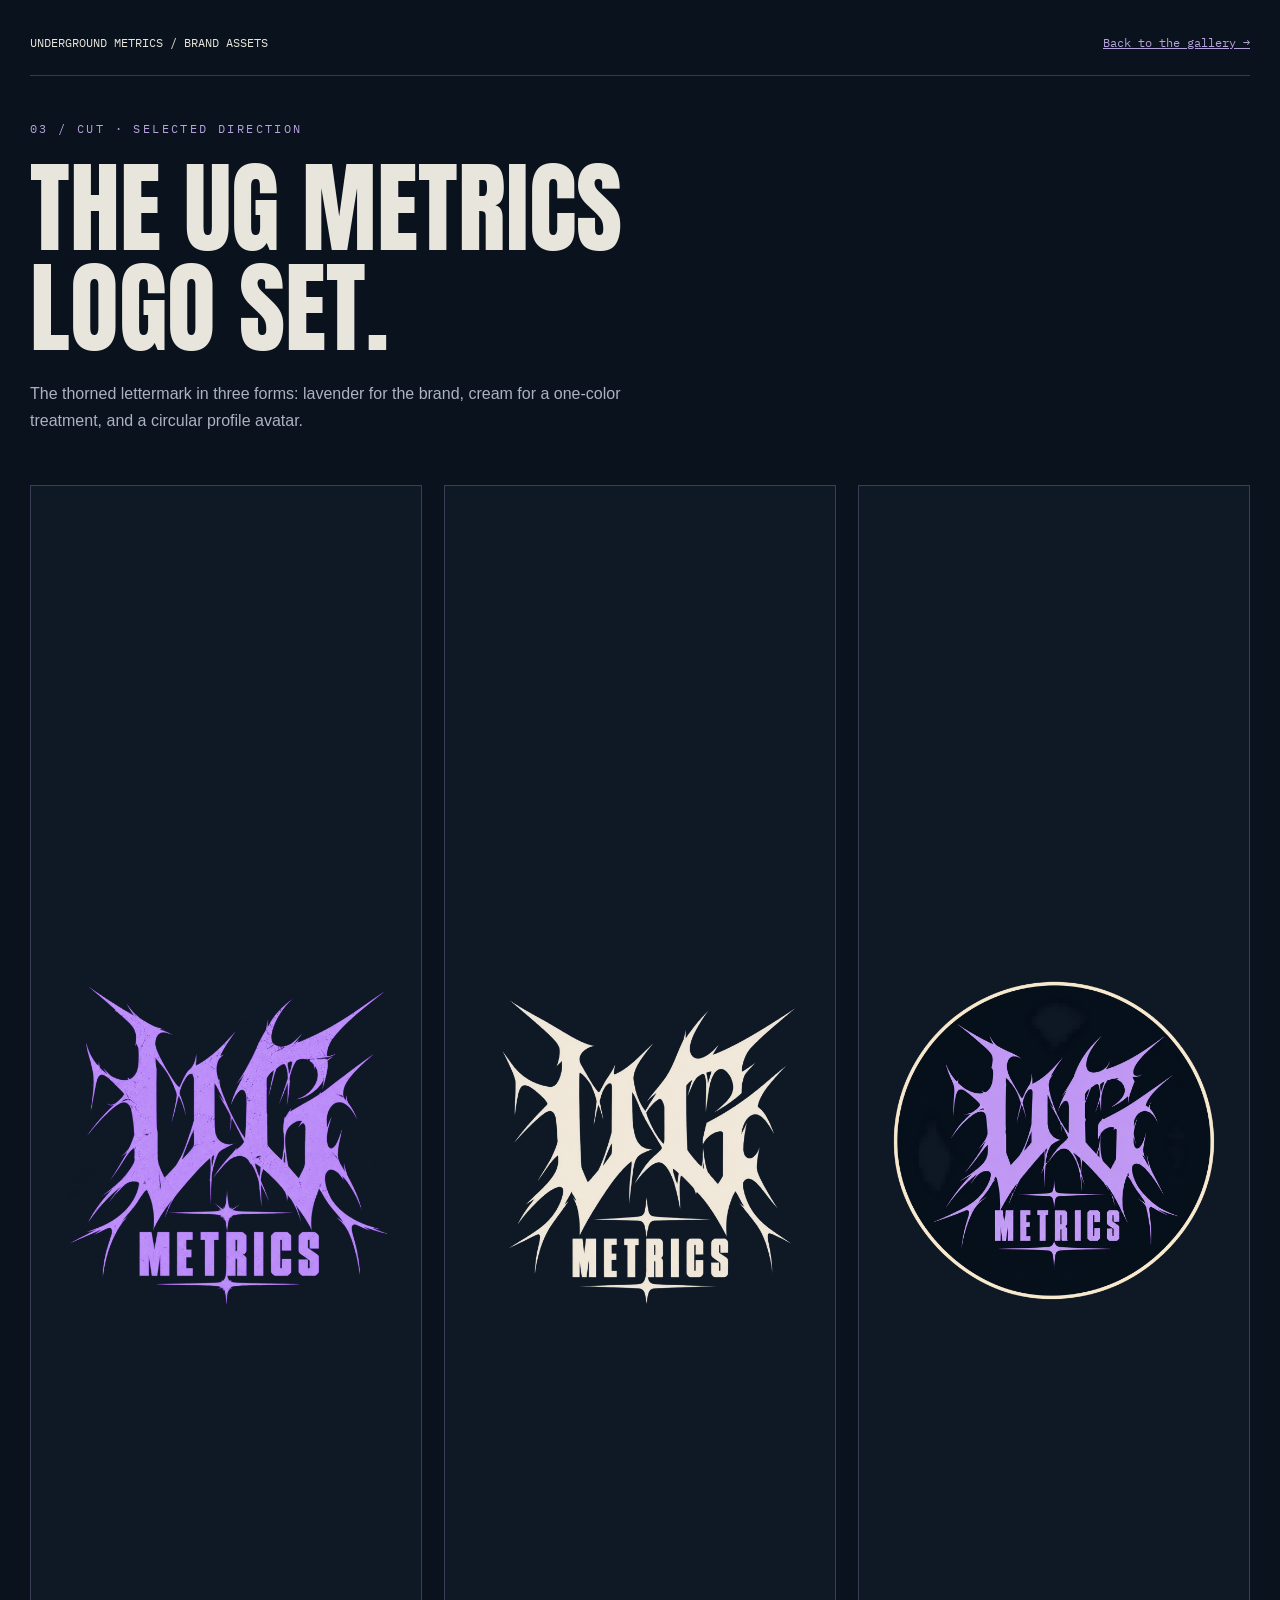
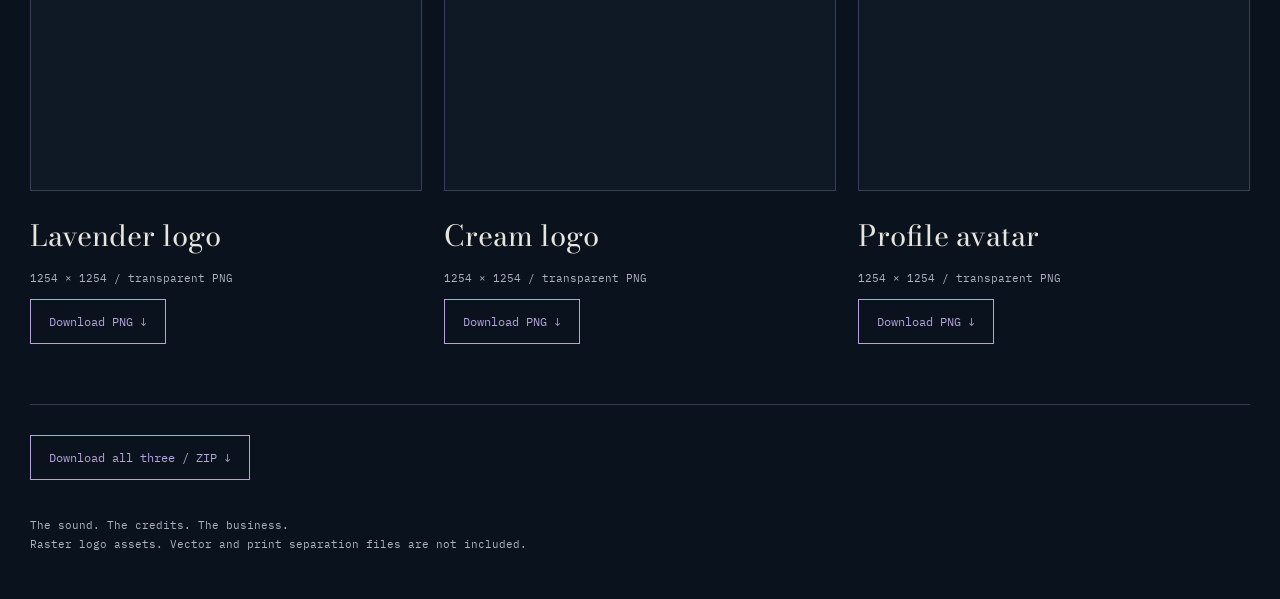
==== logos.html @ 36764a97 "Add selected Cut logo set and downloadable brand assets" ====
<!doctype html><html lang="en"><head><meta charset="utf-8"><meta name="viewport" content="width=device-width,initial-scale=1"><title>UG Metrics / Cut logo set</title><link rel="stylesheet" href="assets/fonts.css"><style>*{box-sizing:border-box}body{margin:0;background:#09121D;color:#E8E5DC;font-family:Arial,sans-serif}.wrap{max-width:1400px;margin:auto;padding:35px 30px}a{color:#B6A3DE}a:focus-visible{outline:3px solid #B6A3DE;outline-offset:5px}.top{display:flex;justify-content:space-between;gap:20px;border-bottom:1px solid #b6a3de45;padding-bottom:25px;font:12px 'IBM Plex Mono',monospace}.intro{padding:45px 0 35px}.label{color:#B6A3DE;font:12px 'IBM Plex Mono',monospace;letter-spacing:.2em}h1{font:400 clamp(50px,8vw,100px)/1 Anton,Impact,sans-serif;margin:22px 0}p{line-height:1.7;color:#adb2c0;max-width:620px}.grid{display:grid;grid-template-columns:repeat(3,minmax(0,1fr));gap:22px}.panel{background:#0f1926;border:1px solid #b6a3de45;aspect-ratio:1;display:grid;place-items:center;padding:25px}.panel img{max-width:100%;max-height:100%;object-fit:contain}h2{font:400 29px 'Bodoni Moda',Georgia,serif;margin:22px 0 10px}.download{display:inline-block;border:1px solid #B6A3DE;padding:14px 18px;font:12px 'IBM Plex Mono',monospace;text-decoration:none;margin-bottom:25px}.download:hover{background:#B6A3DE;color:#09121D}.pack{margin-top:35px;border-top:1px solid #b6a3de45;padding-top:30px}.note{font:11px/1.7 'IBM Plex Mono',monospace;color:#adb2c0}@media(max-width:760px){.grid{grid-template-columns:1fr}.wrap{padding:25px 20px}.panel{padding:30px}.top{font-size:10px}.intro{padding-top:35px}}</style></head><body><main class="wrap"><div class="top"><span>UNDERGROUND METRICS / BRAND ASSETS</span><a href="index.html">Back to the gallery →</a></div><section class="intro"><div class="label">03 / CUT · SELECTED DIRECTION</div><h1>THE UG METRICS<br>LOGO SET.</h1><p>The thorned lettermark in three forms: lavender for the brand, cream for a one-color treatment, and a circular profile avatar.</p></section><section class="grid"><article><div class="panel"><img src="assets/branding/ug-metrics-cut-lavender.png" alt="UG Metrics Lavender logo" width="1254" height="1254"></div><h2>Lavender logo</h2><p class="note">1254 × 1254 / transparent PNG</p><a class="download" href="assets/branding/ug-metrics-cut-lavender.png" download>Download PNG ↓</a></article><article><div class="panel"><img src="assets/branding/ug-metrics-cut-cream.png" alt="UG Metrics Cream logo" width="1254" height="1254"></div><h2>Cream logo</h2><p class="note">1254 × 1254 / transparent PNG</p><a class="download" href="assets/branding/ug-metrics-cut-cream.png" download>Download PNG ↓</a></article><article><div class="panel"><img src="assets/branding/ug-metrics-cut-avatar.png" alt="UG Metrics Profile avatar" width="1254" height="1254"></div><h2>Profile avatar</h2><p class="note">1254 × 1254 / transparent PNG</p><a class="download" href="assets/branding/ug-metrics-cut-avatar.png" download>Download PNG ↓</a></article></section><section class="pack"><a class="download" href="assets/branding/ug-metrics-cut-logo-pack.zip" download>Download all three / ZIP ↓</a><p class="note">The sound. The credits. The business.<br>Raster logo assets. Vector and print separation files are not included.</p></section></main></body></html>
---- assets/fonts.css ----
@font-face {
  font-family: 'Anton';
  font-style: normal;
  font-weight: 400;
  font-display: swap;
  src: url(font-00.ttf) format('truetype');
}
@font-face {
  font-family: 'Bodoni Moda';
  font-style: normal;
  font-weight: 400;
  font-display: swap;
  src: url(font-01.ttf) format('truetype');
}
@font-face {
  font-family: 'Bodoni Moda';
  font-style: normal;
  font-weight: 600;
  font-display: swap;
  src: url(font-02.ttf) format('truetype');
}
@font-face {
  font-family: 'IBM Plex Mono';
  font-style: normal;
  font-weight: 400;
  font-display: swap;
  src: url(font-03.ttf) format('truetype');
}
@font-face {
  font-family: 'IBM Plex Mono';
  font-style: normal;
  font-weight: 500;
  font-display: swap;
  src: url(font-04.ttf) format('truetype');
}
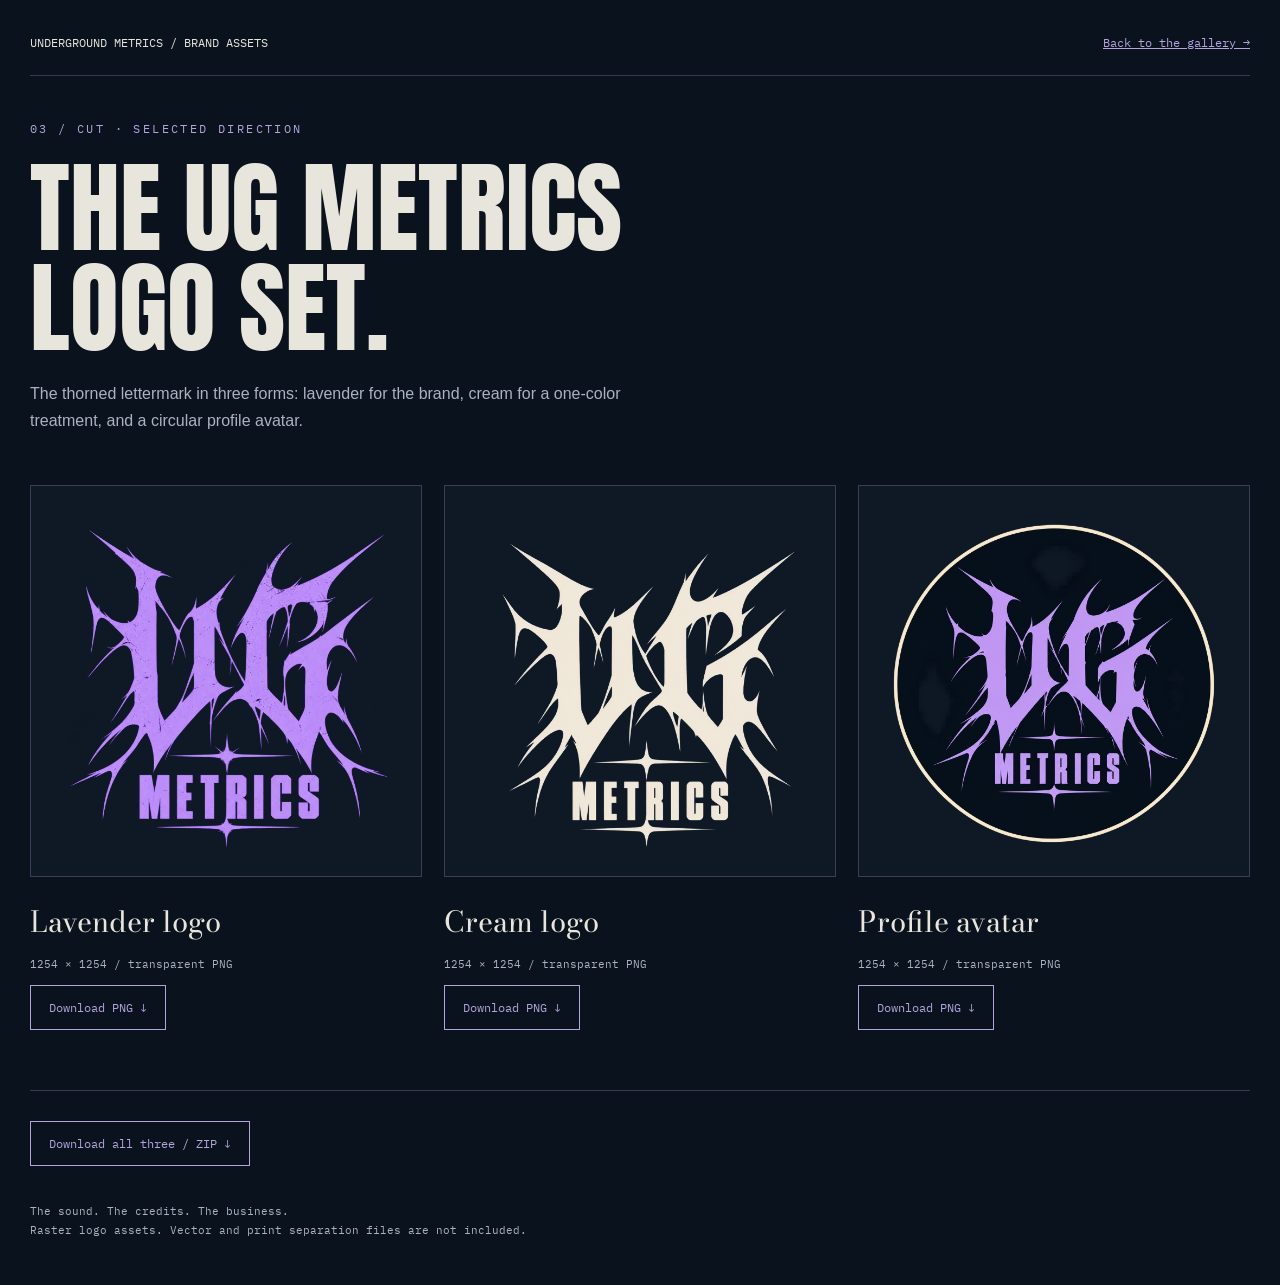
==== commit 610b69d9: "Fix logo preview image sizing on phones" ====
--- a/logos.html
+++ b/logos.html
@@ -1 +1 @@
-<!doctype html><html lang="en"><head><meta charset="utf-8"><meta name="viewport" content="width=device-width,initial-scale=1"><title>UG Metrics / Cut logo set</title><link rel="stylesheet" href="assets/fonts.css"><style>*{box-sizing:border-box}body{margin:0;background:#09121D;color:#E8E5DC;font-family:Arial,sans-serif}.wrap{max-width:1400px;margin:auto;padding:35px 30px}a{color:#B6A3DE}a:focus-visible{outline:3px solid #B6A3DE;outline-offset:5px}.top{display:flex;justify-content:space-between;gap:20px;border-bottom:1px solid #b6a3de45;padding-bottom:25px;font:12px 'IBM Plex Mono',monospace}.intro{padding:45px 0 35px}.label{color:#B6A3DE;font:12px 'IBM Plex Mono',monospace;letter-spacing:.2em}h1{font:400 clamp(50px,8vw,100px)/1 Anton,Impact,sans-serif;margin:22px 0}p{line-height:1.7;color:#adb2c0;max-width:620px}.grid{display:grid;grid-template-columns:repeat(3,minmax(0,1fr));gap:22px}.panel{background:#0f1926;border:1px solid #b6a3de45;aspect-ratio:1;display:grid;place-items:center;padding:25px}.panel img{max-width:100%;max-height:100%;object-fit:contain}h2{font:400 29px 'Bodoni Moda',Georgia,serif;margin:22px 0 10px}.download{display:inline-block;border:1px solid #B6A3DE;padding:14px 18px;font:12px 'IBM Plex Mono',monospace;text-decoration:none;margin-bottom:25px}.download:hover{background:#B6A3DE;color:#09121D}.pack{margin-top:35px;border-top:1px solid #b6a3de45;padding-top:30px}.note{font:11px/1.7 'IBM Plex Mono',monospace;color:#adb2c0}@media(max-width:760px){.grid{grid-template-columns:1fr}.wrap{padding:25px 20px}.panel{padding:30px}.top{font-size:10px}.intro{padding-top:35px}}</style></head><body><main class="wrap"><div class="top"><span>UNDERGROUND METRICS / BRAND ASSETS</span><a href="index.html">Back to the gallery →</a></div><section class="intro"><div class="label">03 / CUT · SELECTED DIRECTION</div><h1>THE UG METRICS<br>LOGO SET.</h1><p>The thorned lettermark in three forms: lavender for the brand, cream for a one-color treatment, and a circular profile avatar.</p></section><section class="grid"><article><div class="panel"><img src="assets/branding/ug-metrics-cut-lavender.png" alt="UG Metrics Lavender logo" width="1254" height="1254"></div><h2>Lavender logo</h2><p class="note">1254 × 1254 / transparent PNG</p><a class="download" href="assets/branding/ug-metrics-cut-lavender.png" download>Download PNG ↓</a></article><article><div class="panel"><img src="assets/branding/ug-metrics-cut-cream.png" alt="UG Metrics Cream logo" width="1254" height="1254"></div><h2>Cream logo</h2><p class="note">1254 × 1254 / transparent PNG</p><a class="download" href="assets/branding/ug-metrics-cut-cream.png" download>Download PNG ↓</a></article><article><div class="panel"><img src="assets/branding/ug-metrics-cut-avatar.png" alt="UG Metrics Profile avatar" width="1254" height="1254"></div><h2>Profile avatar</h2><p class="note">1254 × 1254 / transparent PNG</p><a class="download" href="assets/branding/ug-metrics-cut-avatar.png" download>Download PNG ↓</a></article></section><section class="pack"><a class="download" href="assets/branding/ug-metrics-cut-logo-pack.zip" download>Download all three / ZIP ↓</a><p class="note">The sound. The credits. The business.<br>Raster logo assets. Vector and print separation files are not included.</p></section></main></body></html>+<!doctype html><html lang="en"><head><meta charset="utf-8"><meta name="viewport" content="width=device-width,initial-scale=1"><title>UG Metrics / Cut logo set</title><link rel="stylesheet" href="assets/fonts.css"><style>*{box-sizing:border-box}body{margin:0;background:#09121D;color:#E8E5DC;font-family:Arial,sans-serif}.wrap{max-width:1400px;margin:auto;padding:35px 30px}a{color:#B6A3DE}a:focus-visible{outline:3px solid #B6A3DE;outline-offset:5px}.top{display:flex;justify-content:space-between;gap:20px;border-bottom:1px solid #b6a3de45;padding-bottom:25px;font:12px 'IBM Plex Mono',monospace}.intro{padding:45px 0 35px}.label{color:#B6A3DE;font:12px 'IBM Plex Mono',monospace;letter-spacing:.2em}h1{font:400 clamp(50px,8vw,100px)/1 Anton,Impact,sans-serif;margin:22px 0}p{line-height:1.7;color:#adb2c0;max-width:620px}.grid{display:grid;grid-template-columns:repeat(3,minmax(0,1fr));gap:22px}.panel{position:relative;overflow:hidden;background:#0f1926;border:1px solid #b6a3de45;aspect-ratio:1;display:grid;place-items:center;padding:25px}.panel img{position:absolute;inset:25px;width:calc(100% - 50px);height:calc(100% - 50px);object-fit:contain}h2{font:400 29px 'Bodoni Moda',Georgia,serif;margin:22px 0 10px}.download{display:inline-block;border:1px solid #B6A3DE;padding:14px 18px;font:12px 'IBM Plex Mono',monospace;text-decoration:none;margin-bottom:25px}.download:hover{background:#B6A3DE;color:#09121D}.pack{margin-top:35px;border-top:1px solid #b6a3de45;padding-top:30px}.note{font:11px/1.7 'IBM Plex Mono',monospace;color:#adb2c0}@media(max-width:760px){.grid{grid-template-columns:1fr}.wrap{padding:25px 20px}.panel{padding:30px}.top{font-size:10px}.intro{padding-top:35px}}</style></head><body><main class="wrap"><div class="top"><span>UNDERGROUND METRICS / BRAND ASSETS</span><a href="index.html">Back to the gallery →</a></div><section class="intro"><div class="label">03 / CUT · SELECTED DIRECTION</div><h1>THE UG METRICS<br>LOGO SET.</h1><p>The thorned lettermark in three forms: lavender for the brand, cream for a one-color treatment, and a circular profile avatar.</p></section><section class="grid"><article><div class="panel"><img src="assets/branding/ug-metrics-cut-lavender.png" alt="UG Metrics Lavender logo" width="1254" height="1254"></div><h2>Lavender logo</h2><p class="note">1254 × 1254 / transparent PNG</p><a class="download" href="assets/branding/ug-metrics-cut-lavender.png" download>Download PNG ↓</a></article><article><div class="panel"><img src="assets/branding/ug-metrics-cut-cream.png" alt="UG Metrics Cream logo" width="1254" height="1254"></div><h2>Cream logo</h2><p class="note">1254 × 1254 / transparent PNG</p><a class="download" href="assets/branding/ug-metrics-cut-cream.png" download>Download PNG ↓</a></article><article><div class="panel"><img src="assets/branding/ug-metrics-cut-avatar.png" alt="UG Metrics Profile avatar" width="1254" height="1254"></div><h2>Profile avatar</h2><p class="note">1254 × 1254 / transparent PNG</p><a class="download" href="assets/branding/ug-metrics-cut-avatar.png" download>Download PNG ↓</a></article></section><section class="pack"><a class="download" href="assets/branding/ug-metrics-cut-logo-pack.zip" download>Download all three / ZIP ↓</a><p class="note">The sound. The credits. The business.<br>Raster logo assets. Vector and print separation files are not included.</p></section></main></body></html>
